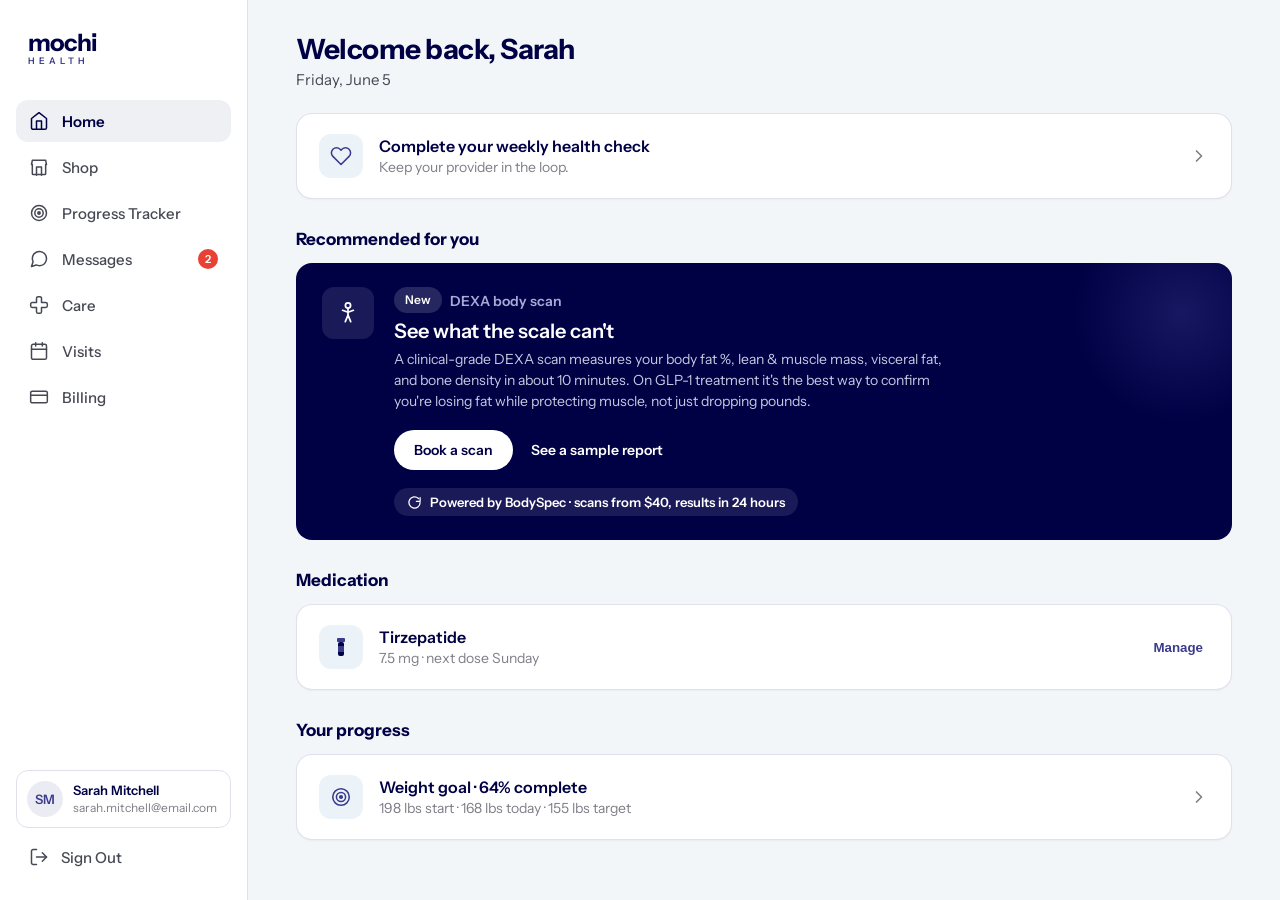
==== patient/dashboard.html @ 2380c56d "Add Mochi × BodySpec DEXA integration mockups Static HTML/CSS mockups for internal stakeholder revie" ====
<!doctype html>
<html lang="en">
  <head>
    <meta charset="UTF-8" />
    <meta name="viewport" content="width=device-width, initial-scale=1" />
    <title>Patient · Dashboard — Mochi × BodySpec</title>
    <link rel="preconnect" href="https://fonts.googleapis.com" />
    <link rel="preconnect" href="https://fonts.gstatic.com" crossorigin />
    <link
      href="https://fonts.googleapis.com/css2?family=Instrument+Sans:ital,wght@0,400;0,500;0,600;0,700;1,400&family=STIX+Two+Text:ital@1&display=swap"
      rel="stylesheet"
    />
    <link rel="stylesheet" href="../assets/mochi.css" />
  </head>
  <body>
    <div class="app">
      <!-- ===== patient sidebar ===== -->
      <aside class="sidebar">
        <div class="logo">mochi<small>HEALTH</small></div>
        <nav class="nav">
          <a class="active" href="dashboard.html"
            ><svg
              width="20"
              height="20"
              viewBox="0 0 24 24"
              fill="none"
              stroke="currentColor"
              stroke-width="1.8"
              stroke-linecap="round"
              stroke-linejoin="round"
            >
              <path d="M3 9l9-7 9 7v11a2 2 0 0 1-2 2H5a2 2 0 0 1-2-2z" />
              <polyline points="9 22 9 12 15 12 15 22" />
            </svg>
            Home</a
          >
          <a href="#"
            ><svg
              width="20"
              height="20"
              viewBox="0 0 24 24"
              fill="none"
              stroke="currentColor"
              stroke-width="1.8"
              stroke-linecap="round"
              stroke-linejoin="round"
            >
              <path d="M3 9l1-5h16l1 5" />
              <path d="M4 9v11a1 1 0 0 0 1 1h14a1 1 0 0 0 1-1V9" />
              <path d="M9 22V12h6v10" />
            </svg>
            Shop</a
          >
          <a href="results.html"
            ><svg
              width="20"
              height="20"
              viewBox="0 0 24 24"
              fill="none"
              stroke="currentColor"
              stroke-width="1.8"
              stroke-linecap="round"
              stroke-linejoin="round"
            >
              <circle cx="12" cy="12" r="9" />
              <circle cx="12" cy="12" r="5" />
              <circle cx="12" cy="12" r="1.4" fill="currentColor" />
            </svg>
            Progress Tracker</a
          >
          <a href="#"
            ><svg
              width="20"
              height="20"
              viewBox="0 0 24 24"
              fill="none"
              stroke="currentColor"
              stroke-width="1.8"
              stroke-linecap="round"
              stroke-linejoin="round"
            >
              <path
                d="M21 11.5a8.38 8.38 0 0 1-.9 3.8 8.5 8.5 0 0 1-7.6 4.7 8.38 8.38 0 0 1-3.8-.9L3 21l1.9-5.7a8.38 8.38 0 0 1-.9-3.8 8.5 8.5 0 0 1 4.7-7.6 8.38 8.38 0 0 1 3.8-.9h.5a8.48 8.48 0 0 1 8 8z"
              />
            </svg>
            Messages <span class="badge">2</span></a
          >
          <a href="#"
            ><svg
              width="20"
              height="20"
              viewBox="0 0 24 24"
              fill="none"
              stroke="currentColor"
              stroke-width="1.8"
              stroke-linecap="round"
              stroke-linejoin="round"
            >
              <path
                d="M11 2a2 2 0 0 0-2 2v5H4a2 2 0 0 0-2 2v2a2 2 0 0 0 2 2h5v5a2 2 0 0 0 2 2h2a2 2 0 0 0 2-2v-5h5a2 2 0 0 0 2-2v-2a2 2 0 0 0-2-2h-5V4a2 2 0 0 0-2-2z"
              />
            </svg>
            Care</a
          >
          <a href="upcoming.html"
            ><svg
              width="20"
              height="20"
              viewBox="0 0 24 24"
              fill="none"
              stroke="currentColor"
              stroke-width="1.8"
              stroke-linecap="round"
              stroke-linejoin="round"
            >
              <rect x="3" y="4" width="18" height="18" rx="2" />
              <line x1="16" y1="2" x2="16" y2="6" />
              <line x1="8" y1="2" x2="8" y2="6" />
              <line x1="3" y1="10" x2="21" y2="10" />
            </svg>
            Visits</a
          >
          <a href="#"
            ><svg
              width="20"
              height="20"
              viewBox="0 0 24 24"
              fill="none"
              stroke="currentColor"
              stroke-width="1.8"
              stroke-linecap="round"
              stroke-linejoin="round"
            >
              <rect x="2" y="5" width="20" height="14" rx="2" />
              <line x1="2" y1="10" x2="22" y2="10" />
            </svg>
            Billing</a
          >
        </nav>
        <div class="profile-card">
          <span class="avatar">SM</span>
          <span class="meta"
            ><b>Sarah Mitchell</b><span>sarah.mitchell@email.com</span></span
          >
        </div>
        <div class="signout">
          <svg
            width="20"
            height="20"
            viewBox="0 0 24 24"
            fill="none"
            stroke="currentColor"
            stroke-width="1.8"
            stroke-linecap="round"
            stroke-linejoin="round"
          >
            <path d="M9 21H5a2 2 0 0 1-2-2V5a2 2 0 0 1 2-2h4" />
            <polyline points="16 17 21 12 16 7" />
            <line x1="21" y1="12" x2="9" y2="12" />
          </svg>
          Sign Out
        </div>
      </aside>

      <!-- ===== main ===== -->
      <main class="main">
        <div class="main-inner">
          <h1 class="page-title">Welcome back, Sarah</h1>
          <p class="page-sub">Friday, June 5</p>

          <!-- weekly health check -->
          <div class="card card-pad clickable" style="margin-top: 24px">
            <div class="row">
              <span class="lead-icon"
                ><svg
                  width="22"
                  height="22"
                  viewBox="0 0 24 24"
                  fill="none"
                  stroke="currentColor"
                  stroke-width="1.7"
                  stroke-linecap="round"
                  stroke-linejoin="round"
                >
                  <path
                    d="M20.84 4.61a5.5 5.5 0 0 0-7.78 0L12 5.67l-1.06-1.06a5.5 5.5 0 0 0-7.78 7.78L12 21.23l8.84-8.84a5.5 5.5 0 0 0 0-7.78z"
                  /></svg
              ></span>
              <div class="grow">
                <div class="card-title">Complete your weekly health check</div>
                <div class="card-desc">Keep your provider in the loop.</div>
              </div>
              <svg
                class="chev"
                width="20"
                height="20"
                viewBox="0 0 24 24"
                fill="none"
                stroke="currentColor"
                stroke-width="2"
                stroke-linecap="round"
                stroke-linejoin="round"
              >
                <polyline points="9 18 15 12 9 6" />
              </svg>
            </div>
          </div>

          <!-- ===== DEXA entry point (featured) ===== -->
          <div class="section-label">Recommended for you</div>
          <div class="banner">
            <div class="banner-glow"></div>
            <div class="row items-start" style="gap: 20px">
              <span
                class="lead-icon lead-icon--navy"
                style="background: #ffffff1a; width: 52px; height: 52px"
              >
                <!-- body scan / composition icon -->
                <svg
                  width="26"
                  height="26"
                  viewBox="0 0 24 24"
                  fill="none"
                  stroke="#fff"
                  stroke-width="1.6"
                  stroke-linecap="round"
                  stroke-linejoin="round"
                >
                  <circle cx="12" cy="5" r="2.4" />
                  <path d="M12 7.4v6.6" />
                  <path d="M7 9.5l5 1.8 5-1.8" />
                  <path d="M9.5 20l2.5-6 2.5 6" />
                </svg>
              </span>
              <div class="grow">
                <div class="flex items-center gap-8" style="margin-bottom: 6px">
                  <span class="tag" style="background: #ffffff26; color: #fff"
                    >New</span
                  >
                  <span
                    class="card-desc"
                    style="color: #a9a9d6; font-weight: 600"
                    >DEXA body scan</span
                  >
                </div>
                <div class="card-title" style="font-size: 20px">
                  See what the scale can't
                </div>
                <div
                  class="card-desc"
                  style="max-width: 560px; margin-top: 6px; line-height: 1.5"
                >
                  A clinical-grade DEXA scan measures your body fat %, lean
                  &amp; muscle mass, visceral fat, and bone density in about 10
                  minutes. On GLP-1 treatment it's the best way to confirm
                  you're losing fat while protecting muscle, not just dropping
                  pounds.
                </div>
                <div
                  class="flex items-center gap-12 wrap"
                  style="margin-top: 18px"
                >
                  <a
                    class="btn btn-secondary"
                    href="booking.html"
                    style="background: #fff; color: var(--navy)"
                    >Book a scan</a
                  >
                  <a
                    class="btn btn-text"
                    href="results.html"
                    style="color: #fff"
                    >See a sample report</a
                  >
                </div>
                <div
                  class="source-pill"
                  style="margin-top: 18px; background: #ffffff1a; color: #fff"
                >
                  <svg
                    viewBox="0 0 24 24"
                    fill="none"
                    stroke="currentColor"
                    stroke-width="2"
                    stroke-linecap="round"
                    stroke-linejoin="round"
                  >
                    <path d="M21 12a9 9 0 1 1-2.6-6.4" />
                    <polyline points="21 4 21 10 15 10" />
                  </svg>
                  Powered by BodySpec · scans from $40, results in 24 hours
                </div>
              </div>
            </div>
          </div>

          <!-- medication -->
          <div class="section-label">Medication</div>
          <div class="card card-pad">
            <div class="row">
              <span class="lead-icon"
                ><svg width="24" height="24" viewBox="0 0 24 24" fill="none">
                  <rect
                    x="8"
                    y="3"
                    width="8"
                    height="4"
                    rx="1"
                    fill="#3b3b8d"
                  />
                  <rect
                    x="9"
                    y="7"
                    width="6"
                    height="14"
                    rx="2"
                    fill="#000045"
                  />
                  <rect x="9" y="11" width="6" height="6" fill="#3b3b8d" /></svg
              ></span>
              <div class="grow">
                <div class="card-title">Tirzepatide</div>
                <div class="card-desc">7.5 mg · next dose Sunday</div>
              </div>
              <button class="btn-text" style="border: none; cursor: pointer">
                Manage
              </button>
            </div>
          </div>

          <!-- progress preview -->
          <div class="section-label">Your progress</div>
          <div class="card card-pad clickable">
            <div class="row">
              <span class="lead-icon"
                ><svg
                  width="22"
                  height="22"
                  viewBox="0 0 24 24"
                  fill="none"
                  stroke="currentColor"
                  stroke-width="1.7"
                  stroke-linecap="round"
                  stroke-linejoin="round"
                >
                  <circle cx="12" cy="12" r="9" />
                  <circle cx="12" cy="12" r="5" />
                  <circle cx="12" cy="12" r="1.4" fill="currentColor" /></svg
              ></span>
              <div class="grow">
                <div class="card-title">Weight goal · 64% complete</div>
                <div class="card-desc">
                  198 lbs start · 168 lbs today · 155 lbs target
                </div>
              </div>
              <svg
                class="chev"
                width="20"
                height="20"
                viewBox="0 0 24 24"
                fill="none"
                stroke="currentColor"
                stroke-width="2"
                stroke-linecap="round"
                stroke-linejoin="round"
              >
                <polyline points="9 18 15 12 9 6" />
              </svg>
            </div>
          </div>
        </div>
      </main>
    </div>
  </body>
</html>
---- assets/mochi.css ----
/* ==========================================================================
   Mochi Health — shared mockup stylesheet
   Tokens extracted from mochi-turbo/packages/design-tokens + tailwind-config.
   Fonts: Instrument Sans (sans) + STIX Two Text (serif accent), the real product fonts.
   For internal BodySpec integration mockups only.
   ========================================================================== */

:root {
  /* brand */
  --navy: #000045;
  --navy-hover: #33336a;
  --purple: #3b3b8d;
  --purple-hover: #6262a4;
  --purple-subtle: #ebebf4;

  /* surfaces */
  --bg: #f3f6f9;
  --surface: #ffffff;
  --surface-hover: #0000450d;
  --surface-pressed: #0000451a;
  --neutral-gray-0: #fafafa;
  --accent2-100: #fafcff;
  --accent2-200: #e8ecf2;
  --accent3-100: #ecf3f8;
  --accent3-200: #d5e2fb;
  --accent4-100: #eae6f0;
  --accent5-100: #e9f3f0;

  /* text */
  --text: #000045;
  --text-subtle: #464853;
  --text-subtler: #7e7f87;
  --text-inverse: #ffffff;
  --text-inverse-subtler: #ffffffcc;

  /* borders */
  --border: #00004533;
  --border-subtler: #3b3b8d26;
  --border-strong: #00004540;

  /* status */
  --success-50: #ecfdf3;
  --success-100: #dcfae6;
  --success-300: #75e0a7;
  --success-500: #17b26a;
  --success-600: #079455;
  --success-700: #0b8850;
  --warning-50: #fffaeb;
  --warning-100: #fef0c7;
  --warning-300: #fec84b;
  --warning-500: #f79009;
  --warning-600: #dc6803;
  --warning-700: #d06507;
  --error-50: #fef3f2;
  --error-100: #fee4e2;
  --error-300: #fda29b;
  --error-500: #ea4135;
  --error-600: #d1291d;
  --error-700: #c5291d;

  /* decorative chart families */
  --dodger-500: #3d86f2;
  --dodger-50: #edf4ff;
  --jungle-500: #29a66c;
  --jungle-50: #e6f7ef;
  --pumpkin-500: #f2853d;
  --pumpkin-50: #fff4ed;
  --eggplant-500: #a545e5;
  --eggplant-50: #f8edff;
  --lagoon-500: #62a2cb;

  /* radius */
  --r-4: 4px;
  --r-6: 6px;
  --r-8: 8px;
  --r-10: 10px;
  --r-12: 12px;
  --r-16: 16px;
  --r-full: 9999px;

  /* shadow */
  --shadow-subtle: 0 1px 2px rgba(0, 0, 30, 0.04);
  --shadow-card: 0 1px 3px rgba(0, 0, 45, 0.06), 0 1px 2px rgba(0, 0, 45, 0.04);
  --shadow-md: 0 4px 12px rgba(0, 0, 45, 0.08);
  --shadow-pop: 0 4px 16px rgba(0, 0, 0, 0.12);
  --shadow-tab: 1px 3px 5px 0 rgba(0, 0, 0, 0.08);
}

/* ---------- reset / base ---------- */
* {
  box-sizing: border-box;
  margin: 0;
  padding: 0;
}
html,
body {
  height: 100%;
}
body {
  font-family:
    "Instrument Sans",
    -apple-system,
    BlinkMacSystemFont,
    sans-serif;
  color: var(--text);
  background: var(--bg);
  -webkit-font-smoothing: antialiased;
  text-rendering: optimizeLegibility;
}
a {
  color: inherit;
  text-decoration: none;
}
.serif {
  font-family: "STIX Two Text", Georgia, serif;
  font-style: italic;
  font-weight: 400;
}
.mono-num {
  font-variant-numeric: tabular-nums;
}

/* ==========================================================================
   App shell
   ========================================================================== */
.app {
  display: flex;
  height: 100vh;
  overflow: hidden;
}

/* --- patient (light) sidebar --- */
.sidebar {
  width: 248px;
  flex-shrink: 0;
  background: var(--surface);
  border-right: 1px solid var(--border-subtler);
  display: flex;
  flex-direction: column;
  padding: 28px 16px 20px;
}
.logo {
  font-size: 24px;
  font-weight: 700;
  letter-spacing: -0.8px;
  padding: 0 12px;
  color: var(--navy);
}
.logo small {
  display: block;
  font-size: 9px;
  letter-spacing: 4px;
  font-weight: 600;
  margin-top: -2px;
  color: var(--purple);
}
.nav {
  margin-top: 34px;
  display: flex;
  flex-direction: column;
  gap: 4px;
  flex: 1;
}
.nav a {
  display: flex;
  align-items: center;
  gap: 13px;
  padding: 11px 13px;
  border-radius: var(--r-12);
  color: var(--text-subtle);
  font-size: 15px;
  font-weight: 500;
  transition: background 0.12s;
}
.nav a:hover {
  background: var(--surface-hover);
}
.nav a.active {
  background: #eef0f4;
  color: var(--navy);
  font-weight: 600;
}
.nav a svg {
  flex-shrink: 0;
}
.nav a .badge {
  margin-left: auto;
  min-width: 20px;
  height: 20px;
  padding: 0 6px;
  border-radius: var(--r-full);
  background: var(--error-500);
  color: #fff;
  font-size: 11px;
  font-weight: 600;
  display: flex;
  align-items: center;
  justify-content: center;
}
.profile-card {
  display: flex;
  align-items: center;
  gap: 10px;
  padding: 10px;
  border-radius: var(--r-12);
  border: 1px solid var(--border-subtler);
}
.avatar {
  width: 36px;
  height: 36px;
  border-radius: 50%;
  flex-shrink: 0;
  background: var(--purple-subtle);
  color: var(--purple);
  display: flex;
  align-items: center;
  justify-content: center;
  font-size: 13px;
  font-weight: 600;
}
.profile-card .meta {
  font-size: 12px;
  line-height: 1.35;
  min-width: 0;
}
.profile-card .meta b {
  font-weight: 600;
  font-size: 13px;
  display: block;
  color: var(--navy);
}
.profile-card .meta span {
  color: var(--text-subtler);
  display: block;
  overflow: hidden;
  text-overflow: ellipsis;
  white-space: nowrap;
}
.signout {
  display: flex;
  align-items: center;
  gap: 12px;
  padding: 13px;
  margin-top: 6px;
  color: var(--text-subtle);
  font-size: 15px;
  font-weight: 500;
  cursor: pointer;
}

/* --- provider (dark) sidebar --- */
.sidebar--provider {
  width: 230px;
  background: var(--navy);
  border: none;
  color: var(--text-inverse-subtler);
}
.sidebar--provider .logo {
  color: #fff;
}
.sidebar--provider .logo small {
  color: #a9a9d6;
}
.sidebar--provider .nav a {
  color: #c2c2e0;
}
.sidebar--provider .nav a:hover {
  background: #ffffff14;
}
.sidebar--provider .nav a.active {
  background: #ffffff1f;
  color: #fff;
  font-weight: 600;
}
.sidebar--provider .profile-card {
  border-color: #ffffff24;
}
.sidebar--provider .avatar {
  background: #ffffff1f;
  color: #fff;
}
.sidebar--provider .profile-card .meta b {
  color: #fff;
}
.sidebar--provider .profile-card .meta span {
  color: #a9a9d6;
}
.sidebar--provider .signout {
  color: #c2c2e0;
}
.nav-divider {
  font-size: 11px;
  letter-spacing: 1.5px;
  font-weight: 600;
  text-transform: uppercase;
  color: var(--text-subtler);
  padding: 16px 13px 6px;
}
.sidebar--provider .nav-divider {
  color: #8585b8;
}

/* --- main content --- */
.main {
  flex: 1;
  background: var(--bg);
  overflow-y: auto;
}
.main-inner {
  padding: 32px 48px 64px;
  max-width: 1180px;
}
.main-inner--narrow {
  max-width: 760px;
}
.page-title {
  font-size: 28px;
  font-weight: 700;
  letter-spacing: -0.5px;
  color: var(--navy);
}
.page-sub {
  font-size: 15px;
  color: var(--text-subtle);
  margin-top: 4px;
}
.section-label {
  font-size: 17px;
  font-weight: 700;
  color: var(--navy);
  margin: 30px 0 14px;
}
.eyebrow {
  font-size: 12px;
  font-weight: 700;
  letter-spacing: 1.2px;
  text-transform: uppercase;
  color: var(--purple);
}

/* ==========================================================================
   Cards
   ========================================================================== */
.card {
  background: var(--surface);
  border: 1px solid var(--border-subtler);
  border-radius: var(--r-16);
  box-shadow: var(--shadow-subtle);
}
.card-pad {
  padding: 20px 22px;
}
.card.clickable {
  cursor: pointer;
  transition:
    box-shadow 0.15s,
    transform 0.15s;
}
.card.clickable:hover {
  box-shadow: var(--shadow-md);
}
.card + .card {
  margin-top: 14px;
}
.row {
  display: flex;
  align-items: center;
  gap: 16px;
}
.grow {
  flex: 1;
  min-width: 0;
}
.card-title {
  font-size: 16px;
  font-weight: 600;
  color: var(--navy);
}
.card-desc {
  font-size: 14px;
  color: var(--text-subtler);
  margin-top: 2px;
}
.chev {
  color: var(--text-subtler);
  flex-shrink: 0;
}
.lead-icon {
  width: 44px;
  height: 44px;
  border-radius: var(--r-12);
  flex-shrink: 0;
  background: var(--accent3-100);
  color: var(--purple);
  display: flex;
  align-items: center;
  justify-content: center;
}
.lead-icon--navy {
  background: var(--navy);
  color: #fff;
}

/* dark navy banner (entry point / onboarding style) */
.banner {
  background: var(--navy);
  color: #fff;
  border-radius: var(--r-16);
  padding: 24px 26px;
  overflow: hidden;
  position: relative;
}
.banner .card-title {
  color: #fff;
}
.banner .card-desc {
  color: #c7c9e0;
}
.banner-glow {
  position: absolute;
  right: -60px;
  top: -60px;
  width: 220px;
  height: 220px;
  border-radius: 50%;
  background: radial-gradient(circle, #3b3b8d66, transparent 70%);
  pointer-events: none;
}

/* ==========================================================================
   Buttons
   ========================================================================== */
.btn {
  border: none;
  border-radius: var(--r-full);
  font-family: inherit;
  font-size: 14px;
  font-weight: 600;
  padding: 11px 20px;
  cursor: pointer;
  white-space: nowrap;
  display: inline-flex;
  align-items: center;
  justify-content: center;
  gap: 8px;
  transition:
    background 0.12s,
    opacity 0.12s;
}
.btn svg {
  width: 18px;
  height: 18px;
}
.btn-primary {
  background: var(--navy);
  color: #fff;
}
.btn-primary:hover {
  background: var(--navy-hover);
}
.btn-secondary {
  background: var(--purple);
  color: #fff;
}
.btn-secondary:hover {
  background: var(--purple-hover);
}
.btn-tertiary,
.btn-outline {
  background: var(--surface);
  color: var(--navy);
  border: 1px solid var(--border);
}
.btn-tertiary:hover,
.btn-outline:hover {
  background: var(--surface-hover);
}
.btn-text {
  background: none;
  color: var(--purple);
  font-weight: 600;
  padding: 11px 6px;
}
.btn-text:hover {
  text-decoration: underline;
}
.btn-danger {
  background: var(--error-500);
  color: #fff;
}
.btn-danger-outline {
  background: var(--surface);
  color: var(--error-700);
  border: 1px solid var(--error-300);
}
.btn-sm {
  padding: 8px 14px;
  font-size: 13px;
}
.btn-block {
  display: flex;
  width: 100%;
}
.btn-rect {
  border-radius: var(--r-8);
} /* provider chart uses 8px radius buttons */

/* ==========================================================================
   Tags / chips / badges
   ========================================================================== */
.tag {
  display: inline-flex;
  align-items: center;
  gap: 6px;
  padding: 4px 11px;
  border-radius: var(--r-full);
  font-size: 12px;
  font-weight: 600;
  line-height: 18px;
  width: fit-content;
}
.tag-brand {
  background: var(--purple-subtle);
  color: var(--purple);
}
.tag-neutral {
  background: var(--bg);
  color: var(--text-subtle);
}
.tag-success {
  background: var(--success-50);
  color: var(--success-700);
}
.tag-warning {
  background: var(--warning-50);
  color: var(--warning-700);
}
.tag-danger {
  background: var(--error-50);
  color: var(--error-700);
}
.tag-outline {
  background: var(--surface);
  color: var(--navy);
  border: 1px solid var(--border);
}
.tag .dot {
  width: 7px;
  height: 7px;
  border-radius: 50%;
  background: currentColor;
}

/* status chip with leading dot (provider summary) */
.chip {
  display: inline-flex;
  align-items: center;
  gap: 6px;
  padding: 3px 10px;
  border-radius: var(--r-full);
  font-size: 12px;
  font-weight: 600;
}
.chip-ok {
  background: var(--success-50);
  color: var(--success-700);
}
.chip-watch {
  background: var(--warning-50);
  color: var(--warning-700);
}
.chip-alert {
  background: var(--error-50);
  color: var(--error-700);
}

/* source pill — "Synced from BodySpec" */
.source-pill {
  display: inline-flex;
  align-items: center;
  gap: 8px;
  padding: 6px 13px;
  border-radius: var(--r-full);
  background: var(--accent3-100);
  color: var(--purple);
  font-size: 13px;
  font-weight: 600;
  width: fit-content;
}
.source-pill svg {
  width: 15px;
  height: 15px;
}

/* ==========================================================================
   Tabs (Radix-style pill tabs, provider)
   ========================================================================== */
.tabs {
  display: inline-flex;
  gap: 2px;
  padding: 5px;
  border-radius: var(--r-full);
  background: var(--accent2-200);
  flex-wrap: wrap;
}
.tab {
  padding: 9px 18px;
  border-radius: var(--r-full);
  font-size: 14px;
  font-weight: 600;
  color: var(--text-subtle);
  cursor: pointer;
  white-space: nowrap;
  display: inline-flex;
  align-items: center;
  gap: 8px;
}
.tab:hover {
  color: var(--navy);
}
.tab.active {
  background: var(--surface);
  color: var(--navy);
  box-shadow: var(--shadow-tab);
}
.tab .pip {
  min-width: 18px;
  height: 18px;
  padding: 0 5px;
  border-radius: var(--r-full);
  background: var(--error-600);
  color: #fff;
  font-size: 10px;
  font-weight: 700;
  display: inline-flex;
  align-items: center;
  justify-content: center;
}

/* ==========================================================================
   Data table
   ========================================================================== */
.data-table {
  width: 100%;
  border-collapse: collapse;
  font-size: 15px;
}
.data-table th {
  text-align: left;
  font-weight: 600;
  color: var(--text-subtle);
  font-size: 13px;
  padding: 14px 18px;
  background: var(--accent2-200);
  white-space: nowrap;
}
.data-table th:first-child {
  border-top-left-radius: var(--r-12);
}
.data-table th:last-child {
  border-top-right-radius: var(--r-12);
}
.data-table td {
  padding: 16px 18px;
  border-bottom: 1px solid var(--border-subtler);
  color: var(--navy);
  white-space: nowrap;
}
.data-table tr:last-child td {
  border-bottom: none;
}
.data-table .num {
  font-variant-numeric: tabular-nums;
  font-weight: 600;
}
.data-table .muted-row td {
  color: var(--text-subtler);
}
.tbl-wrap {
  background: var(--surface);
  border: 1px solid var(--border-subtler);
  border-radius: var(--r-16);
  overflow: hidden;
  box-shadow: var(--shadow-subtle);
}

/* trend arrows */
.t-up::before {
  content: "\2191";
  margin-right: 4px;
}
.t-down::before {
  content: "\2193";
  margin-right: 4px;
}
.t-flat::before {
  content: "\2192";
  margin-right: 4px;
}
.t-good {
  color: var(--success-600);
}
.t-bad {
  color: var(--error-500);
}
.t-neutral {
  color: var(--text-subtler);
}

/* ==========================================================================
   Metric cards + percentile bars (BodySpec results grid)
   ========================================================================== */
.metric-grid {
  display: grid;
  grid-template-columns: repeat(4, 1fr);
  gap: 14px;
}
.metric-grid--3 {
  grid-template-columns: repeat(3, 1fr);
}
.results-section {
  background: var(--success-50);
  border: 1px solid var(--success-100);
  border-radius: var(--r-16);
  padding: 16px;
}

.metric-card {
  background: var(--surface);
  border: 1px solid var(--border-subtler);
  border-radius: var(--r-12);
  padding: 18px 18px 20px;
  box-shadow: var(--shadow-subtle);
  display: flex;
  flex-direction: column;
  min-height: 188px;
}
.metric-name {
  font-size: 17px;
  font-weight: 700;
  color: var(--purple);
  text-decoration: underline;
  text-underline-offset: 3px;
  text-decoration-thickness: 1.5px;
  margin-bottom: 14px;
}
.metric-readout {
  display: flex;
  align-items: baseline;
  gap: 8px;
}
.metric-old {
  font-size: 20px;
  font-weight: 700;
  color: var(--text-subtler);
}
.metric-new {
  font-size: 26px;
  font-weight: 800;
  color: var(--navy);
}
.metric-unit {
  font-size: 13px;
  font-weight: 600;
  color: var(--navy);
}
.metric-unit sup {
  font-size: 10px;
}
.metric-arrow {
  font-size: 18px;
  font-weight: 700;
}
.metric-dates {
  display: flex;
  gap: 8px;
  margin-top: 3px;
}
.metric-dates span {
  font-size: 11px;
  color: var(--text-subtler);
}
.metric-dates .d-old {
  width: 56px;
}
.metric-context {
  font-size: 14px;
  color: var(--text-subtle);
  line-height: 1.4;
  margin-top: auto;
  padding-top: 14px;
}
.metric-context b {
  color: var(--navy);
  font-weight: 700;
}

/* percentile bar: green | yellow | red with marker */
.pbar {
  position: relative;
  height: 14px;
  border-radius: var(--r-full);
  margin-top: 12px;
  overflow: visible;
  background: linear-gradient(
    to right,
    var(--success-300) 0%,
    var(--success-300) 50%,
    var(--warning-300) 50%,
    var(--warning-300) 75%,
    var(--error-300) 75%,
    var(--error-300) 100%
  );
  box-shadow: var(--shadow-subtle);
}
/* reversed: low end is bad (e.g. lean mass — more is better) */
.pbar--rev {
  background: linear-gradient(
    to right,
    var(--error-300) 0%,
    var(--error-300) 25%,
    var(--warning-300) 25%,
    var(--warning-300) 50%,
    var(--success-300) 50%,
    var(--success-300) 100%
  );
}
.pbar .marker {
  position: absolute;
  top: -3px;
  bottom: -3px;
  width: 3px;
  border-radius: 2px;
  background: var(--navy);
  transform: translateX(-50%);
}

/* scan image / placeholder framing */
.scan-frame {
  border: 1px solid var(--border-subtler);
  border-radius: var(--r-12);
  background: #0b0b1a;
  overflow: hidden;
  box-shadow: var(--shadow-subtle);
}
.scan-caption {
  text-align: center;
  font-size: 11px;
  color: var(--text-subtler);
  margin-top: 8px;
}

/* ==========================================================================
   Charts (inline SVG helpers)
   ========================================================================== */
.chart-card {
  background: var(--surface);
  border: 1px solid var(--border-subtler);
  border-radius: var(--r-16);
  padding: 22px 24px;
  box-shadow: var(--shadow-subtle);
}
.chart-legend {
  display: flex;
  gap: 18px;
  flex-wrap: wrap;
  margin-top: 4px;
}
.chart-legend .key {
  display: inline-flex;
  align-items: center;
  gap: 7px;
  font-size: 13px;
  color: var(--text-subtle);
  font-weight: 500;
}
.chart-legend .swatch {
  width: 18px;
  height: 3px;
  border-radius: 2px;
}
.chart-legend .swatch.dash {
  background-image: linear-gradient(
    to right,
    currentColor 60%,
    transparent 40%
  );
  background-size: 6px 3px;
}

/* simple two-up stat row */
.statline {
  display: flex;
  gap: 28px;
  flex-wrap: wrap;
}
.stat {
  display: flex;
  flex-direction: column;
  gap: 2px;
}
.stat .v {
  font-size: 24px;
  font-weight: 800;
  color: var(--navy);
  font-variant-numeric: tabular-nums;
}
.stat .l {
  font-size: 13px;
  color: var(--text-subtler);
  font-weight: 500;
}
.stat .delta {
  font-size: 13px;
  font-weight: 700;
}

/* dividers + utilities */
.hr {
  height: 1px;
  background: var(--border-subtler);
  border: none;
  margin: 0;
}
.muted {
  color: var(--text-subtler);
}
.subtle {
  color: var(--text-subtle);
}
.flex {
  display: flex;
}
.between {
  justify-content: space-between;
}
.items-center {
  align-items: center;
}
.items-start {
  align-items: flex-start;
}
.gap-6 {
  gap: 6px;
}
.gap-8 {
  gap: 8px;
}
.gap-10 {
  gap: 10px;
}
.gap-12 {
  gap: 12px;
}
.gap-16 {
  gap: 16px;
}
.gap-24 {
  gap: 24px;
}
.wrap {
  flex-wrap: wrap;
}
.col {
  display: flex;
  flex-direction: column;
}
.mt-8 {
  margin-top: 8px;
}
.mt-16 {
  margin-top: 16px;
}
.mt-24 {
  margin-top: 24px;
}
.mt-32 {
  margin-top: 32px;
}
.stack-16 > * + * {
  margin-top: 16px;
}
.stack-24 > * + * {
  margin-top: 24px;
}

/* clinical info callout (provider) */
.callout {
  display: flex;
  gap: 12px;
  padding: 14px 16px;
  border-radius: var(--r-12);
  font-size: 14px;
  line-height: 1.45;
}
.callout svg {
  flex-shrink: 0;
  margin-top: 1px;
}
.callout-info {
  background: var(--accent3-100);
  color: var(--purple);
}
.callout-warn {
  background: var(--warning-50);
  color: var(--warning-700);
  border: 1px solid var(--warning-100);
}
.callout-ok {
  background: var(--success-50);
  color: var(--success-700);
  border: 1px solid var(--success-100);
}
.callout b {
  font-weight: 700;
}

/* alert row (patient med-denial style) */
.alert {
  border: 1px solid var(--error-300);
  background: var(--error-50);
  border-radius: var(--r-12);
  padding: 14px 16px;
  display: flex;
  gap: 14px;
  align-items: center;
  flex-wrap: wrap;
}
.alert p {
  color: var(--error-700);
  font-size: 14px;
  flex: 1;
  min-width: 220px;
}

/* mockup index hub */
.hub {
  max-width: 980px;
  margin: 0 auto;
  padding: 56px 32px 80px;
}
.hub-grid {
  display: grid;
  grid-template-columns: 1fr 1fr;
  gap: 16px;
  margin-top: 14px;
}
.hub-card {
  background: var(--surface);
  border: 1px solid var(--border-subtler);
  border-radius: var(--r-16);
  padding: 22px;
  box-shadow: var(--shadow-subtle);
  transition: box-shadow 0.15s;
}
.hub-card:hover {
  box-shadow: var(--shadow-md);
}
.hub-card h3 {
  font-size: 16px;
  color: var(--navy);
  margin-bottom: 6px;
}
.hub-card p {
  font-size: 14px;
  color: var(--text-subtle);
  line-height: 1.45;
}
.hub-list {
  list-style: none;
  margin-top: 10px;
  display: flex;
  flex-direction: column;
  gap: 2px;
}
.hub-list a {
  display: flex;
  align-items: center;
  justify-content: space-between;
  padding: 9px 12px;
  border-radius: var(--r-8);
  font-size: 14px;
  font-weight: 500;
  color: var(--purple);
}
.hub-list a:hover {
  background: var(--accent3-100);
}

/* responsive */
@media (max-width: 1080px) {
  .metric-grid {
    grid-template-columns: repeat(2, 1fr);
  }
}
@media (max-width: 900px) {
  .sidebar,
  .sidebar--provider {
    display: none;
  }
  .main-inner {
    padding: 24px 20px 56px;
  }
  .hub-grid {
    grid-template-columns: 1fr;
  }
}
@media (max-width: 640px) {
  .metric-grid,
  .metric-grid--3 {
    grid-template-columns: 1fr;
  }
}
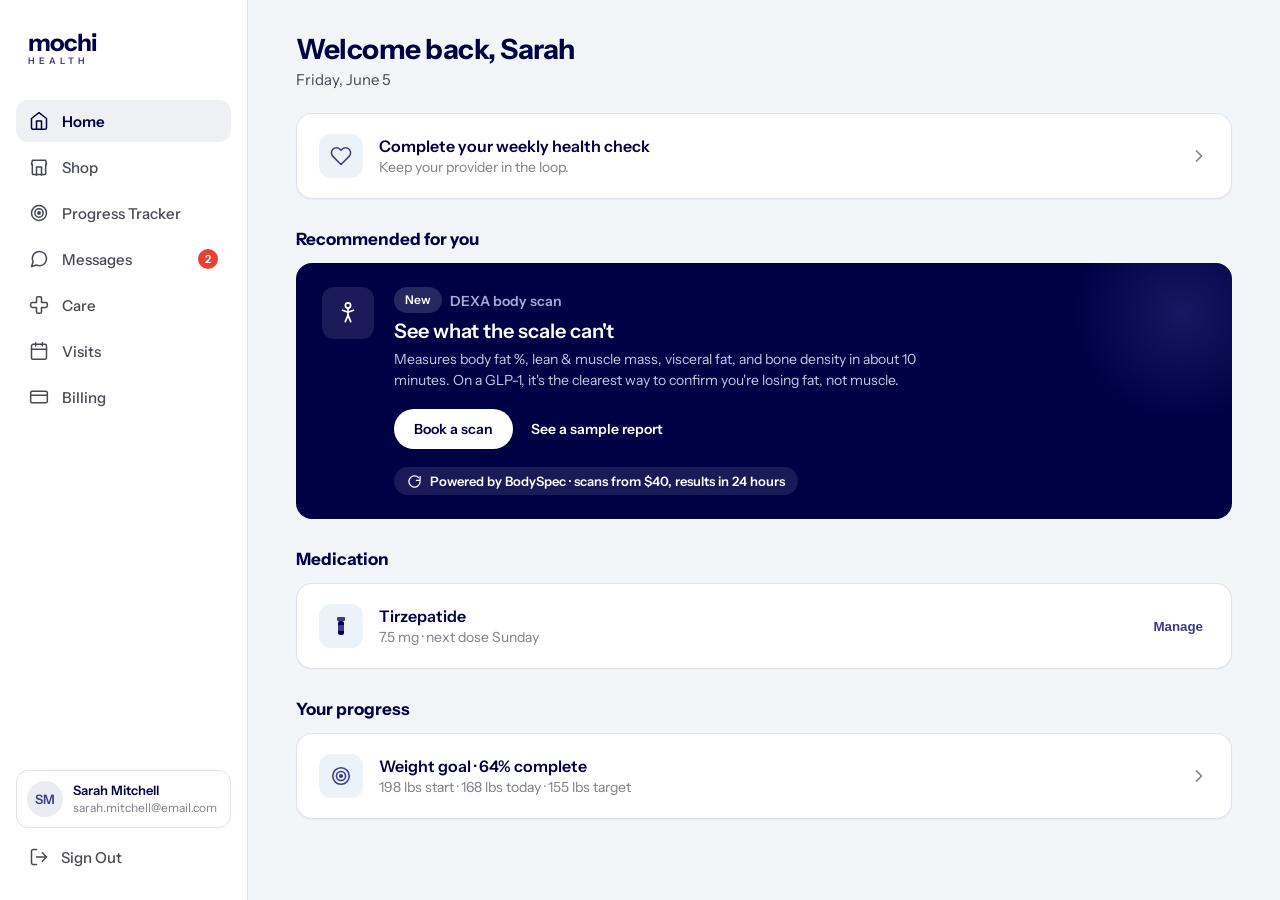
==== commit 2bdf30d7: "Tune DEXA banner for mobile On small screens: drop the decorative icon so copy spans full width, sta" ====
--- a/patient/dashboard.html
+++ b/patient/dashboard.html
@@ -248,16 +248,14 @@
                 </div>
                 <div
                   class="card-desc"
-                  style="max-width: 560px; margin-top: 6px; line-height: 1.5"
-                >
-                  A clinical-grade DEXA scan measures your body fat %, lean
-                  &amp; muscle mass, visceral fat, and bone density in about 10
-                  minutes. On GLP-1 treatment it's the best way to confirm
-                  you're losing fat while protecting muscle, not just dropping
-                  pounds.
+                  style="max-width: 540px; margin-top: 6px; line-height: 1.5"
+                >
+                  Measures body fat %, lean &amp; muscle mass, visceral fat, and
+                  bone density in about 10 minutes. On a GLP-1, it's the
+                  clearest way to confirm you're losing fat, not muscle.
                 </div>
                 <div
-                  class="flex items-center gap-12 wrap"
+                  class="banner-actions flex items-center gap-12 wrap"
                   style="margin-top: 18px"
                 >
                   <a
--- a/assets/mochi.css
+++ b/assets/mochi.css
@@ -680,8 +680,66 @@
   background: var(--surface);
   border: 1px solid var(--border-subtler);
   border-radius: var(--r-16);
+  overflow-x: auto;
+  -webkit-overflow-scrolling: touch;
+  box-shadow: var(--shadow-subtle);
+}
+
+/* transposed comparison (mobile): metric rows, scan columns */
+.cmp-mobile {
+  display: none;
+  background: var(--surface);
+  border: 1px solid var(--border-subtler);
+  border-radius: var(--r-16);
   overflow: hidden;
   box-shadow: var(--shadow-subtle);
+}
+.cmp-mobile .cmp-row {
+  display: grid;
+  grid-template-columns: 1fr 84px 72px;
+  gap: 8px;
+  align-items: baseline;
+  padding: 13px 16px;
+  border-bottom: 1px solid var(--border-subtler);
+}
+.cmp-mobile .cmp-row:last-child {
+  border-bottom: none;
+}
+.cmp-mobile .cmp-head {
+  background: var(--accent2-200);
+  align-items: center;
+}
+.cmp-mobile .cmp-head span {
+  font-size: 12px;
+  font-weight: 600;
+  color: var(--text-subtle);
+  text-align: right;
+}
+.cmp-mobile .cmp-head span:first-child {
+  text-align: left;
+}
+.cmp-mobile .cmp-label {
+  font-size: 14px;
+  font-weight: 600;
+  color: var(--navy);
+}
+.cmp-mobile .cmp-now {
+  text-align: right;
+  font-weight: 700;
+  font-variant-numeric: tabular-nums;
+}
+.cmp-mobile .cmp-prev {
+  text-align: right;
+  color: var(--text-subtler);
+  font-variant-numeric: tabular-nums;
+}
+@media (max-width: 640px) {
+  .cmp-desktop {
+    display: none;
+  }
+  .cmp-mobile {
+    display: block;
+  }
 }
 
 /* trend arrows */
@@ -1110,4 +1168,30 @@
   .metric-grid--3 {
     grid-template-columns: 1fr;
   }
-}
+
+  /* DEXA entry banner: lighten the blob on small screens */
+  .banner {
+    padding: 18px 18px 20px;
+  }
+  .banner .row {
+    gap: 14px;
+  }
+  .banner .lead-icon {
+    display: none; /* drop the decorative icon so copy gets full width */
+  }
+  .banner .card-title {
+    font-size: 19px !important;
+  }
+  .banner-actions {
+    flex-direction: column;
+    align-items: stretch;
+    gap: 4px !important;
+  }
+  .banner-actions .btn {
+    width: 100%;
+  }
+  .banner .source-pill {
+    font-size: 12px;
+    padding: 7px 12px;
+  }
+}
